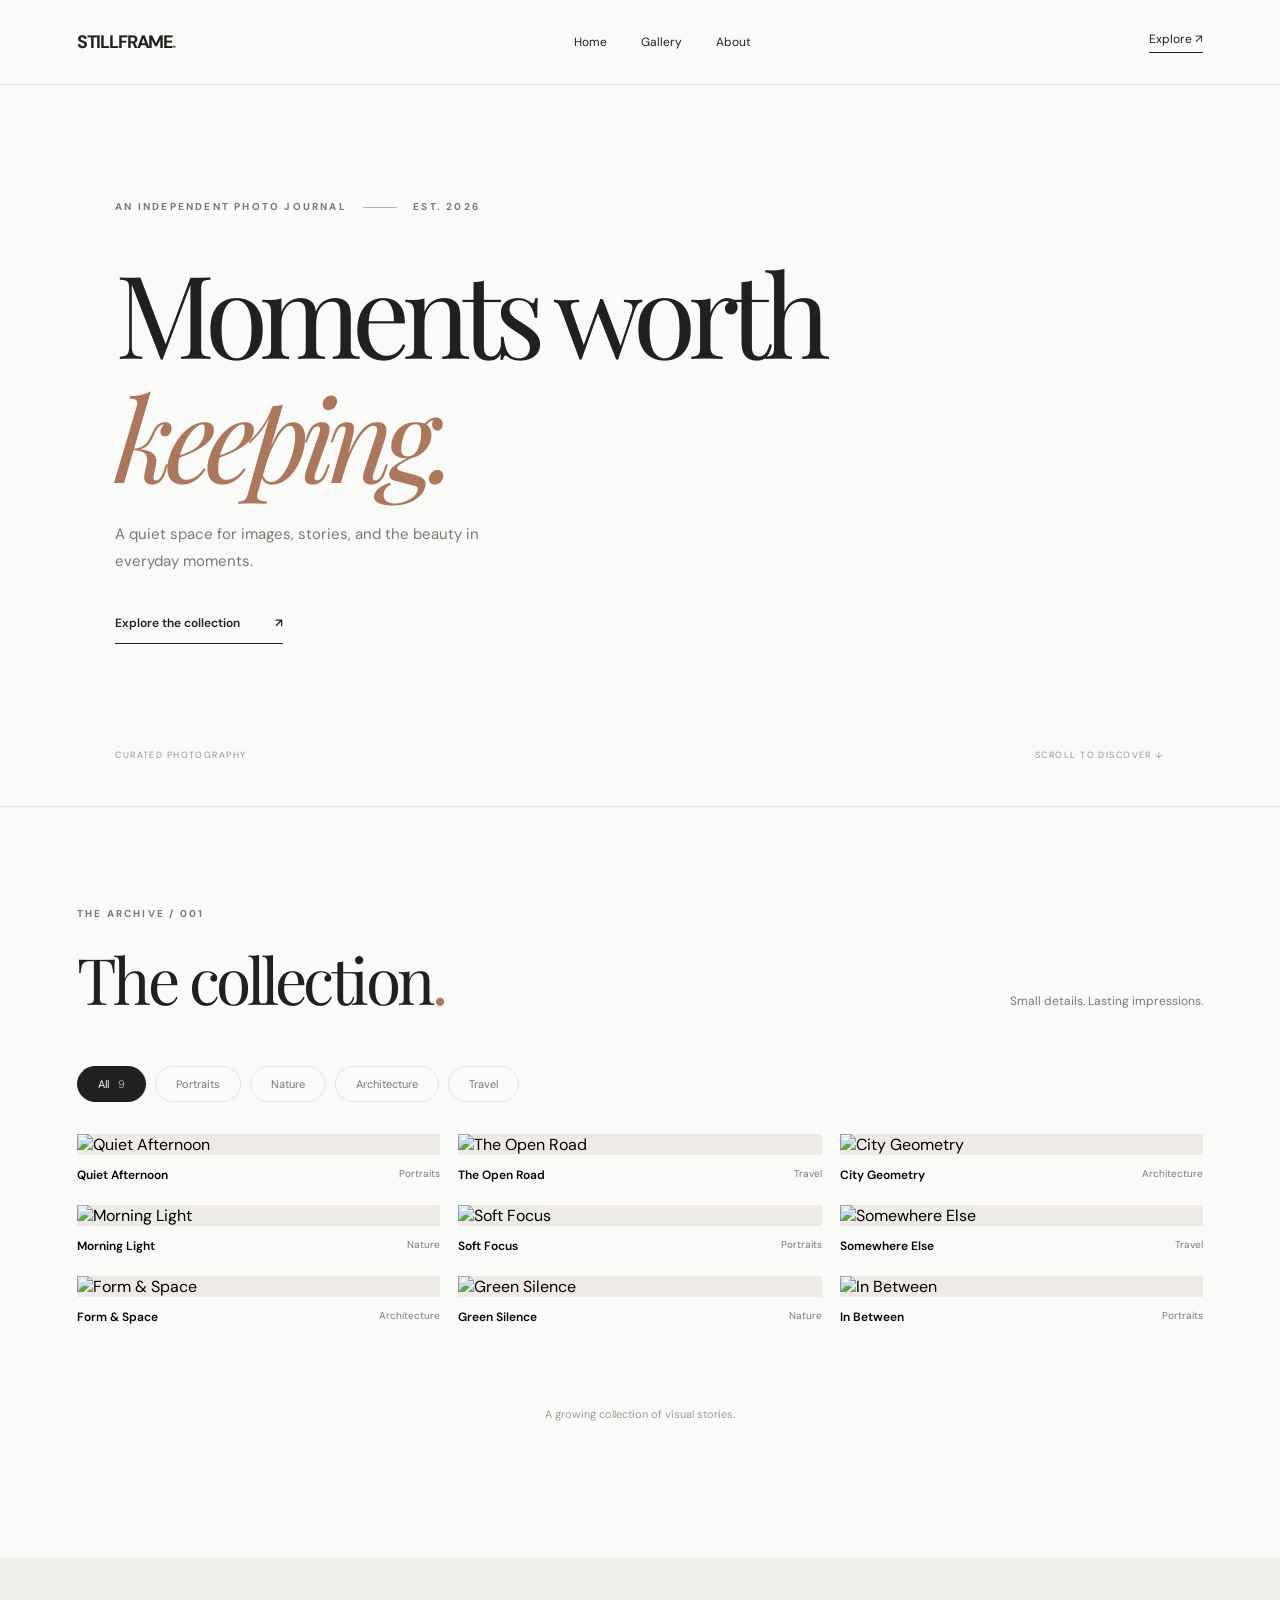
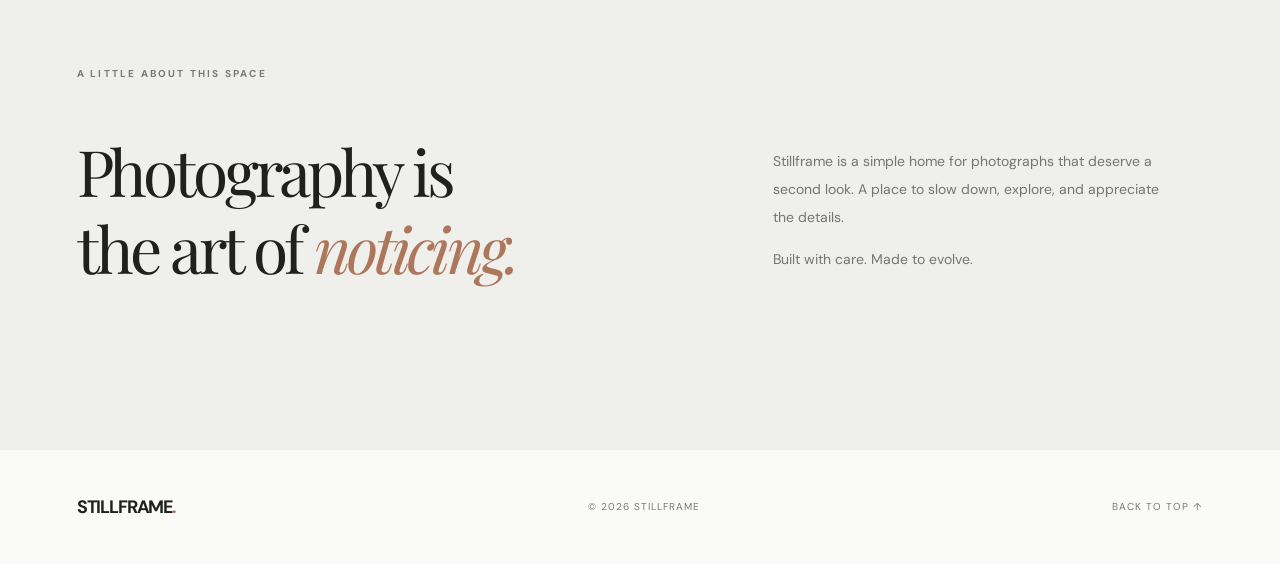
==== index.html @ f0e89817 "Deploy Stillframe at repository root Co-authored-by: Copilot <223556219+Copilot@users.noreply.github" ====
<!doctype html>
<html lang="en"><head><meta charset="utf-8"><meta name="viewport" content="width=device-width,initial-scale=1"><meta name="theme-color" content="#fafaf8"><meta name="description" content="A minimalist photography collection"><title>Stillframe — Photography</title><link rel="stylesheet" href="style.css"></head><body>
<header class="topbar"><a class="brand" href="#home">STILLFRAME<span>.</span></a><nav aria-label="Main navigation"><a href="#home">Home</a><a href="#gallery">Gallery</a><a href="#about">About</a></nav><a class="header-link" href="#gallery">Explore <span aria-hidden="true">↗</span></a></header>
<main id="home"><section class="hero"><div class="eyebrow">AN INDEPENDENT PHOTO JOURNAL <span class="line"></span> EST. 2026</div><h1>Moments worth<br><em>keeping.</em></h1><p>A quiet space for images, stories, and the beauty in everyday moments.</p><a class="explore" href="#gallery">Explore the collection <span>↗</span></a><div class="hero-meta"><span>CURATED PHOTOGRAPHY</span><span>SCROLL TO DISCOVER ↓</span></div></section>
<section id="gallery" class="gallery-section"><div class="section-head"><div><div class="eyebrow">THE ARCHIVE / 001</div><h2>The collection<span class="period">.</span></h2></div><p>Small details. Lasting impressions.</p></div><div class="filters" role="group" aria-label="Filter photographs"><button class="active" data-filter="All" aria-pressed="true">All <span id="all-count"></span></button><button data-filter="Portraits" aria-pressed="false">Portraits</button><button data-filter="Nature" aria-pressed="false">Nature</button><button data-filter="Architecture" aria-pressed="false">Architecture</button><button data-filter="Travel" aria-pressed="false">Travel</button></div><div id="photo-grid" class="photo-grid" aria-live="polite"></div><p class="gallery-note">A growing collection of visual stories.</p></section>
<section id="about" class="about"><div class="eyebrow">A LITTLE ABOUT THIS SPACE</div><div class="about-layout"><h2>Photography is<br>the art of <em>noticing.</em></h2><div><p>Stillframe is a simple home for photographs that deserve a second look. A place to slow down, explore, and appreciate the details.</p><p>Built with care. Made to evolve.</p></div></div></section></main><footer><a class="brand" href="#home">STILLFRAME<span>.</span></a><span>© <span id="year"></span> STILLFRAME</span><a href="#home">BACK TO TOP ↑</a></footer>
<dialog id="lightbox" aria-label="Photo viewer"><div class="viewer"><button id="close-viewer" class="close-viewer" aria-label="Close viewer">×</button><button id="prev-photo" class="viewer-arrow prev" aria-label="Previous photo">‹</button><img id="viewer-image" alt=""><button id="next-photo" class="viewer-arrow next" aria-label="Next photo">›</button><div class="viewer-caption"><span id="viewer-title"></span><span id="viewer-index"></span></div></div></dialog><script src="script.js" defer></script></body></html>
---- style.css ----
@import url('https://fonts.googleapis.com/css2?family=DM+Sans:wght@400;500;600;700&family=Playfair+Display:ital,wght@0,400;0,500;1,400&display=swap');
:root{--bg:#fafaf8;--ink:#20211e;--muted:#777a74;--line:#e6e6e1;--accent:#ad775c}*{box-sizing:border-box}html{scroll-behavior:smooth}body{margin:0;background:var(--bg);color:var(--ink);font-family:'DM Sans',sans-serif;-webkit-font-smoothing:antialiased}a{color:inherit;text-decoration:none}button{font:inherit;cursor:pointer}.topbar{height:85px;max-width:1440px;padding:0 6%;margin:auto;display:flex;align-items:center;justify-content:space-between;border-bottom:1px solid var(--line)}.brand{font-size:18px;font-weight:700;letter-spacing:-.065em}.brand span,.period{color:var(--accent)}nav{display:flex;gap:34px;font-size:12px}nav a:hover,.header-link:hover{color:var(--accent)}.header-link{font-size:12px;border-bottom:1px solid var(--ink);padding-bottom:5px}.hero{max-width:1440px;margin:auto;padding:115px 9% 45px;min-height:610px}.eyebrow{font-size:10px;font-weight:700;letter-spacing:.22em;color:var(--muted)}.line{display:inline-block;width:34px;height:1px;background:#b4b4ad;vertical-align:middle;margin:0 12px}.hero h1{font-family:'Playfair Display',serif;font-size:clamp(66px,9vw,132px);font-weight:400;letter-spacing:-.075em;line-height:1.08;margin:36px 0 23px}.hero h1 em,.about h2 em{font-weight:400;color:var(--accent)}.hero p{color:var(--muted);font-size:15px;line-height:1.8;max-width:370px}.explore{display:inline-flex;gap:35px;border-bottom:1px solid var(--ink);padding-bottom:12px;margin-top:25px;font-size:12px;font-weight:600}.explore:hover{color:var(--accent)}.hero-meta{display:flex;justify-content:space-between;margin-top:105px;color:#92958d;font-size:9px;letter-spacing:.16em}.gallery-section{max-width:1440px;margin:auto;padding:100px 6% 125px;border-top:1px solid var(--line)}.section-head{display:flex;align-items:end;justify-content:space-between;gap:20px}.section-head h2{font:400 clamp(40px,5vw,65px) 'Playfair Display',serif;letter-spacing:-.055em;margin:16px 0 0}.section-head p{color:var(--muted);font-size:12px}.filters{display:flex;gap:9px;flex-wrap:wrap;margin:45px 0 32px}.filters button{background:transparent;border:1px solid var(--line);border-radius:30px;padding:10px 20px;color:#777;font-size:11px;transition:.2s}.filters button.active,.filters button:hover{background:var(--ink);border-color:var(--ink);color:white}.filters span{margin-left:6px;opacity:.6}.photo-grid{columns:3 270px;column-gap:18px}.photo-card{break-inside:avoid;margin:0 0 22px;cursor:pointer}.photo-card button{padding:0;border:0;background:transparent;width:100%;text-align:left;display:block}.photo-card .photo-wrap{overflow:hidden;background:#eeeae5;display:block}.photo-card img{display:block;width:100%;height:auto;transition:transform .5s ease}.photo-card button:hover img{transform:scale(1.045)}.photo-info{display:flex;justify-content:space-between;gap:8px;margin:12px 0 0}.photo-info strong{font-size:12px;font-weight:600}.photo-info small{color:var(--muted);font-size:10px}.gallery-note{text-align:center;color:#9b9b96;font-size:11px;margin-top:60px}.about{background:#efefeb;padding:110px max(6%,calc((100vw - 1270px)/2))}.about-layout{display:grid;grid-template-columns:1.5fr 1fr;gap:50px;align-items:center}.about h2{font:400 clamp(39px,5vw,66px) 'Playfair Display',serif;letter-spacing:-.06em;line-height:1.2}.about p{max-width:390px;font-size:14px;line-height:2;color:#747671}footer{max-width:1440px;padding:45px 6%;margin:auto;display:flex;align-items:center;justify-content:space-between;gap:20px}footer>span,footer>a:last-child{font-size:10px;letter-spacing:.1em;color:var(--muted)}dialog{border:0;padding:0;background:#151515;color:white;max-width:100vw;max-height:100vh;width:100vw;height:100vh}dialog::backdrop{background:#151515}.viewer{height:100%;display:flex;align-items:center;justify-content:center;position:relative;padding:65px 65px 75px}.viewer img{max-width:100%;max-height:100%;object-fit:contain}.close-viewer,.viewer-arrow{position:absolute;border:0;color:white;background:#ffffff1c;border-radius:50%;width:44px;height:44px;font-size:29px;display:grid;place-items:center}.close-viewer{right:25px;top:20px}.viewer-arrow.prev{left:15px}.viewer-arrow.next{right:15px}.viewer-caption{position:absolute;bottom:24px;left:65px;right:65px;display:flex;justify-content:space-between;font-size:12px;color:#d6d6d6}@media(max-width:700px){.topbar{height:70px;padding:0 5%}nav{gap:15px;font-size:11px}.header-link{display:none}.hero{padding:95px 6% 30px;min-height:540px}.hero h1{font-size:clamp(60px,13vw,92px)}.hero-meta{margin-top:80px}.gallery-section{padding:75px 5%}.section-head{display:block}.section-head p{margin-top:12px}.filters{margin:32px 0 24px}.photo-grid{columns:2 140px;column-gap:12px}.photo-card{margin-bottom:18px}.photo-info{display:block}.photo-info small{display:block;margin-top:4px}.about{padding:80px 6%}.about-layout{grid-template-columns:1fr;gap:0}footer{padding:30px 5%;flex-wrap:wrap}.viewer{padding:65px 35px 75px}.viewer-arrow{width:32px;height:32px;font-size:22px}.viewer-arrow.prev{left:2px}.viewer-arrow.next{right:2px}.viewer-caption{left:35px;right:35px}}@media(prefers-reduced-motion:reduce){html{scroll-behavior:auto}*,*:before,*:after{transition:none!important}}
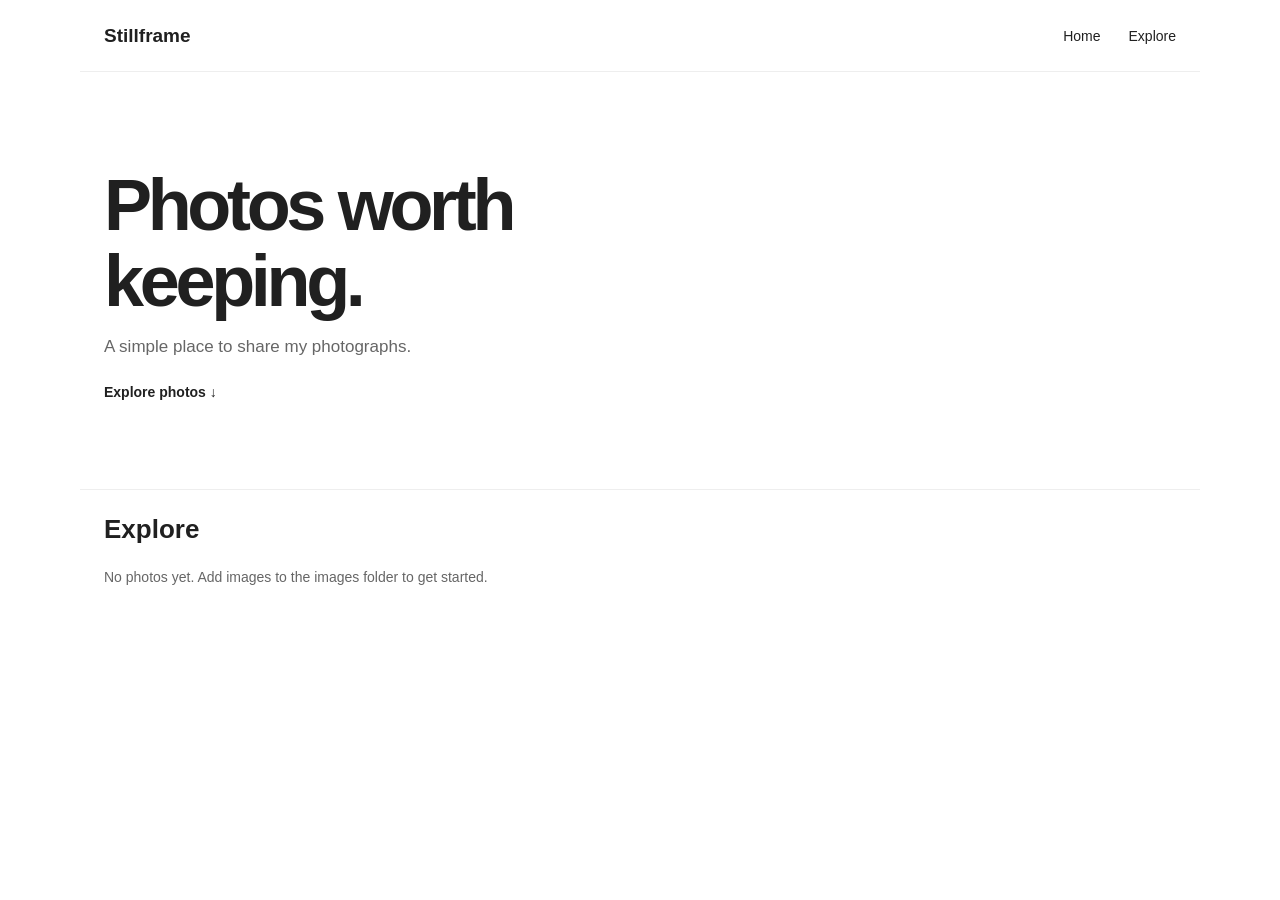
==== commit e5cde362: "Simplify gallery and automate photo publishing Co-authored-by: Copilot <223556219+Copilot@users.nore" ====
--- a/index.html
+++ b/index.html
@@ -1,7 +1,44 @@
 <!doctype html>
-<html lang="en"><head><meta charset="utf-8"><meta name="viewport" content="width=device-width,initial-scale=1"><meta name="theme-color" content="#fafaf8"><meta name="description" content="A minimalist photography collection"><title>Stillframe — Photography</title><link rel="stylesheet" href="style.css"></head><body>
-<header class="topbar"><a class="brand" href="#home">STILLFRAME<span>.</span></a><nav aria-label="Main navigation"><a href="#home">Home</a><a href="#gallery">Gallery</a><a href="#about">About</a></nav><a class="header-link" href="#gallery">Explore <span aria-hidden="true">↗</span></a></header>
-<main id="home"><section class="hero"><div class="eyebrow">AN INDEPENDENT PHOTO JOURNAL <span class="line"></span> EST. 2026</div><h1>Moments worth<br><em>keeping.</em></h1><p>A quiet space for images, stories, and the beauty in everyday moments.</p><a class="explore" href="#gallery">Explore the collection <span>↗</span></a><div class="hero-meta"><span>CURATED PHOTOGRAPHY</span><span>SCROLL TO DISCOVER ↓</span></div></section>
-<section id="gallery" class="gallery-section"><div class="section-head"><div><div class="eyebrow">THE ARCHIVE / 001</div><h2>The collection<span class="period">.</span></h2></div><p>Small details. Lasting impressions.</p></div><div class="filters" role="group" aria-label="Filter photographs"><button class="active" data-filter="All" aria-pressed="true">All <span id="all-count"></span></button><button data-filter="Portraits" aria-pressed="false">Portraits</button><button data-filter="Nature" aria-pressed="false">Nature</button><button data-filter="Architecture" aria-pressed="false">Architecture</button><button data-filter="Travel" aria-pressed="false">Travel</button></div><div id="photo-grid" class="photo-grid" aria-live="polite"></div><p class="gallery-note">A growing collection of visual stories.</p></section>
-<section id="about" class="about"><div class="eyebrow">A LITTLE ABOUT THIS SPACE</div><div class="about-layout"><h2>Photography is<br>the art of <em>noticing.</em></h2><div><p>Stillframe is a simple home for photographs that deserve a second look. A place to slow down, explore, and appreciate the details.</p><p>Built with care. Made to evolve.</p></div></div></section></main><footer><a class="brand" href="#home">STILLFRAME<span>.</span></a><span>© <span id="year"></span> STILLFRAME</span><a href="#home">BACK TO TOP ↑</a></footer>
-<dialog id="lightbox" aria-label="Photo viewer"><div class="viewer"><button id="close-viewer" class="close-viewer" aria-label="Close viewer">×</button><button id="prev-photo" class="viewer-arrow prev" aria-label="Previous photo">‹</button><img id="viewer-image" alt=""><button id="next-photo" class="viewer-arrow next" aria-label="Next photo">›</button><div class="viewer-caption"><span id="viewer-title"></span><span id="viewer-index"></span></div></div></dialog><script src="script.js" defer></script></body></html>
+<html lang="en">
+  <head>
+    <meta charset="utf-8">
+    <meta name="viewport" content="width=device-width, initial-scale=1">
+    <meta name="theme-color" content="#ffffff">
+    <meta name="description" content="A collection of photographs by Stillframe.">
+    <title>Stillframe — Photos</title>
+    <link rel="stylesheet" href="style.css">
+  </head>
+  <body>
+    <header class="topbar">
+      <a class="brand" href="#home">Stillframe</a>
+      <nav aria-label="Main navigation">
+        <a href="#home">Home</a>
+        <a href="#explore">Explore</a>
+      </nav>
+    </header>
+    <main>
+      <section id="home" class="home">
+        <h1>Photos worth keeping.</h1>
+        <p>A simple place to share my photographs.</p>
+        <a class="explore-link" href="#explore">Explore photos <span aria-hidden="true">↓</span></a>
+      </section>
+      <section id="explore" class="explore">
+        <h2>Explore</h2>
+        <div id="photo-grid" class="photo-grid" aria-live="polite" aria-busy="true"></div>
+      </section>
+    </main>
+    <dialog id="lightbox" aria-label="Photo viewer">
+      <div class="viewer">
+        <button id="close-viewer" class="close-viewer" aria-label="Close viewer">×</button>
+        <button id="prev-photo" class="viewer-arrow prev" aria-label="Previous photo">‹</button>
+        <img id="viewer-image" alt="">
+        <button id="next-photo" class="viewer-arrow next" aria-label="Next photo">›</button>
+        <div class="viewer-caption">
+          <span id="viewer-title"></span>
+          <span id="viewer-index"></span>
+        </div>
+      </div>
+    </dialog>
+    <script src="script.js" defer></script>
+  </body>
+</html>
--- a/style.css
+++ b/style.css
@@ -1,2 +1,259 @@
-@import url('https://fonts.googleapis.com/css2?family=DM+Sans:wght@400;500;600;700&family=Playfair+Display:ital,wght@0,400;0,500;1,400&display=swap');
-:root{--bg:#fafaf8;--ink:#20211e;--muted:#777a74;--line:#e6e6e1;--accent:#ad775c}*{box-sizing:border-box}html{scroll-behavior:smooth}body{margin:0;background:var(--bg);color:var(--ink);font-family:'DM Sans',sans-serif;-webkit-font-smoothing:antialiased}a{color:inherit;text-decoration:none}button{font:inherit;cursor:pointer}.topbar{height:85px;max-width:1440px;padding:0 6%;margin:auto;display:flex;align-items:center;justify-content:space-between;border-bottom:1px solid var(--line)}.brand{font-size:18px;font-weight:700;letter-spacing:-.065em}.brand span,.period{color:var(--accent)}nav{display:flex;gap:34px;font-size:12px}nav a:hover,.header-link:hover{color:var(--accent)}.header-link{font-size:12px;border-bottom:1px solid var(--ink);padding-bottom:5px}.hero{max-width:1440px;margin:auto;padding:115px 9% 45px;min-height:610px}.eyebrow{font-size:10px;font-weight:700;letter-spacing:.22em;color:var(--muted)}.line{display:inline-block;width:34px;height:1px;background:#b4b4ad;vertical-align:middle;margin:0 12px}.hero h1{font-family:'Playfair Display',serif;font-size:clamp(66px,9vw,132px);font-weight:400;letter-spacing:-.075em;line-height:1.08;margin:36px 0 23px}.hero h1 em,.about h2 em{font-weight:400;color:var(--accent)}.hero p{color:var(--muted);font-size:15px;line-height:1.8;max-width:370px}.explore{display:inline-flex;gap:35px;border-bottom:1px solid var(--ink);padding-bottom:12px;margin-top:25px;font-size:12px;font-weight:600}.explore:hover{color:var(--accent)}.hero-meta{display:flex;justify-content:space-between;margin-top:105px;color:#92958d;font-size:9px;letter-spacing:.16em}.gallery-section{max-width:1440px;margin:auto;padding:100px 6% 125px;border-top:1px solid var(--line)}.section-head{display:flex;align-items:end;justify-content:space-between;gap:20px}.section-head h2{font:400 clamp(40px,5vw,65px) 'Playfair Display',serif;letter-spacing:-.055em;margin:16px 0 0}.section-head p{color:var(--muted);font-size:12px}.filters{display:flex;gap:9px;flex-wrap:wrap;margin:45px 0 32px}.filters button{background:transparent;border:1px solid var(--line);border-radius:30px;padding:10px 20px;color:#777;font-size:11px;transition:.2s}.filters button.active,.filters button:hover{background:var(--ink);border-color:var(--ink);color:white}.filters span{margin-left:6px;opacity:.6}.photo-grid{columns:3 270px;column-gap:18px}.photo-card{break-inside:avoid;margin:0 0 22px;cursor:pointer}.photo-card button{padding:0;border:0;background:transparent;width:100%;text-align:left;display:block}.photo-card .photo-wrap{overflow:hidden;background:#eeeae5;display:block}.photo-card img{display:block;width:100%;height:auto;transition:transform .5s ease}.photo-card button:hover img{transform:scale(1.045)}.photo-info{display:flex;justify-content:space-between;gap:8px;margin:12px 0 0}.photo-info strong{font-size:12px;font-weight:600}.photo-info small{color:var(--muted);font-size:10px}.gallery-note{text-align:center;color:#9b9b96;font-size:11px;margin-top:60px}.about{background:#efefeb;padding:110px max(6%,calc((100vw - 1270px)/2))}.about-layout{display:grid;grid-template-columns:1.5fr 1fr;gap:50px;align-items:center}.about h2{font:400 clamp(39px,5vw,66px) 'Playfair Display',serif;letter-spacing:-.06em;line-height:1.2}.about p{max-width:390px;font-size:14px;line-height:2;color:#747671}footer{max-width:1440px;padding:45px 6%;margin:auto;display:flex;align-items:center;justify-content:space-between;gap:20px}footer>span,footer>a:last-child{font-size:10px;letter-spacing:.1em;color:var(--muted)}dialog{border:0;padding:0;background:#151515;color:white;max-width:100vw;max-height:100vh;width:100vw;height:100vh}dialog::backdrop{background:#151515}.viewer{height:100%;display:flex;align-items:center;justify-content:center;position:relative;padding:65px 65px 75px}.viewer img{max-width:100%;max-height:100%;object-fit:contain}.close-viewer,.viewer-arrow{position:absolute;border:0;color:white;background:#ffffff1c;border-radius:50%;width:44px;height:44px;font-size:29px;display:grid;place-items:center}.close-viewer{right:25px;top:20px}.viewer-arrow.prev{left:15px}.viewer-arrow.next{right:15px}.viewer-caption{position:absolute;bottom:24px;left:65px;right:65px;display:flex;justify-content:space-between;font-size:12px;color:#d6d6d6}@media(max-width:700px){.topbar{height:70px;padding:0 5%}nav{gap:15px;font-size:11px}.header-link{display:none}.hero{padding:95px 6% 30px;min-height:540px}.hero h1{font-size:clamp(60px,13vw,92px)}.hero-meta{margin-top:80px}.gallery-section{padding:75px 5%}.section-head{display:block}.section-head p{margin-top:12px}.filters{margin:32px 0 24px}.photo-grid{columns:2 140px;column-gap:12px}.photo-card{margin-bottom:18px}.photo-info{display:block}.photo-info small{display:block;margin-top:4px}.about{padding:80px 6%}.about-layout{grid-template-columns:1fr;gap:0}footer{padding:30px 5%;flex-wrap:wrap}.viewer{padding:65px 35px 75px}.viewer-arrow{width:32px;height:32px;font-size:22px}.viewer-arrow.prev{left:2px}.viewer-arrow.next{right:2px}.viewer-caption{left:35px;right:35px}}@media(prefers-reduced-motion:reduce){html{scroll-behavior:auto}*,*:before,*:after{transition:none!important}}
+:root {
+  color-scheme: light;
+  font-family: Arial, Helvetica, sans-serif;
+  color: #202020;
+  background: #fff;
+  font-synthesis: none;
+  text-rendering: optimizeLegibility;
+}
+
+* {
+  box-sizing: border-box;
+}
+
+html {
+  scroll-behavior: smooth;
+}
+
+body {
+  margin: 0;
+}
+
+a {
+  color: inherit;
+  text-decoration: none;
+}
+
+button {
+  font: inherit;
+  cursor: pointer;
+}
+
+.topbar {
+  max-width: 1120px;
+  height: 72px;
+  margin: auto;
+  padding: 0 24px;
+  display: flex;
+  align-items: center;
+  justify-content: space-between;
+  border-bottom: 1px solid #eee;
+}
+
+.brand {
+  font-size: 19px;
+  font-weight: 700;
+}
+
+nav {
+  display: flex;
+  gap: 28px;
+  font-size: 14px;
+}
+
+nav a:hover,
+.explore-link:hover {
+  text-decoration: underline;
+  text-underline-offset: 4px;
+}
+
+.home,
+.explore {
+  max-width: 1120px;
+  margin: auto;
+  padding-left: 24px;
+  padding-right: 24px;
+}
+
+.home {
+  padding-top: 96px;
+  padding-bottom: 88px;
+}
+
+.home h1 {
+  max-width: 650px;
+  margin: 0;
+  font-size: clamp(42px, 7vw, 72px);
+  letter-spacing: -0.06em;
+  line-height: 1.05;
+}
+
+.home p {
+  margin: 18px 0 26px;
+  color: #666;
+  font-size: 17px;
+}
+
+.explore-link {
+  font-size: 14px;
+  font-weight: 600;
+}
+
+.explore h2 {
+  margin: 0 0 24px;
+  font-size: 26px;
+}
+
+.explore {
+  padding-top: 24px;
+  padding-bottom: 80px;
+  border-top: 1px solid #eee;
+}
+
+.photo-grid {
+  display: grid;
+  grid-template-columns: repeat(3, minmax(0, 1fr));
+  gap: 24px;
+}
+
+.photo-grid.empty {
+  display: block;
+  color: #666;
+  font-size: 14px;
+}
+
+.photo-card {
+  min-width: 0;
+  margin: 0;
+}
+
+.photo-card button {
+  display: block;
+  width: 100%;
+  padding: 0;
+  border: 0;
+  background: none;
+  text-align: left;
+}
+
+.photo-card img {
+  display: block;
+  width: 100%;
+  aspect-ratio: 4 / 5;
+  object-fit: cover;
+  background: #f2f2f2;
+}
+
+.photo-card figcaption {
+  padding-top: 10px;
+  font-size: 14px;
+}
+
+dialog {
+  width: 100vw;
+  height: 100vh;
+  max-width: 100vw;
+  max-height: 100vh;
+  padding: 0;
+  border: 0;
+  background: #111;
+  color: white;
+}
+
+dialog::backdrop {
+  background: #111;
+}
+
+.viewer {
+  position: relative;
+  display: flex;
+  width: 100%;
+  height: 100%;
+  align-items: center;
+  justify-content: center;
+  padding: 64px;
+}
+
+.viewer img {
+  max-width: 100%;
+  max-height: 100%;
+  object-fit: contain;
+}
+
+.close-viewer,
+.viewer-arrow {
+  position: absolute;
+  display: grid;
+  width: 44px;
+  height: 44px;
+  place-items: center;
+  border: 0;
+  border-radius: 50%;
+  background: #ffffff24;
+  color: white;
+  font-size: 28px;
+}
+
+.close-viewer {
+  top: 18px;
+  right: 20px;
+}
+
+.viewer-arrow.prev {
+  left: 16px;
+}
+
+.viewer-arrow.next {
+  right: 16px;
+}
+
+.viewer-caption {
+  position: absolute;
+  right: 64px;
+  bottom: 20px;
+  left: 64px;
+  display: flex;
+  justify-content: space-between;
+  color: #ddd;
+  font-size: 13px;
+}
+
+@media (max-width: 700px) {
+  .topbar {
+    height: 64px;
+    padding: 0 18px;
+  }
+
+  nav {
+    gap: 20px;
+  }
+
+  .home,
+  .explore {
+    padding-left: 18px;
+    padding-right: 18px;
+  }
+
+  .home {
+    padding-top: 76px;
+    padding-bottom: 68px;
+  }
+
+  .photo-grid {
+    grid-template-columns: repeat(2, minmax(0, 1fr));
+    gap: 18px 12px;
+  }
+
+  .viewer {
+    padding: 56px 36px;
+  }
+
+  .viewer-arrow.prev {
+    left: 3px;
+  }
+
+  .viewer-arrow.next {
+    right: 3px;
+  }
+
+  .viewer-caption {
+    right: 36px;
+    left: 36px;
+  }
+}
+
+@media (prefers-reduced-motion: reduce) {
+  html {
+    scroll-behavior: auto;
+  }
+}
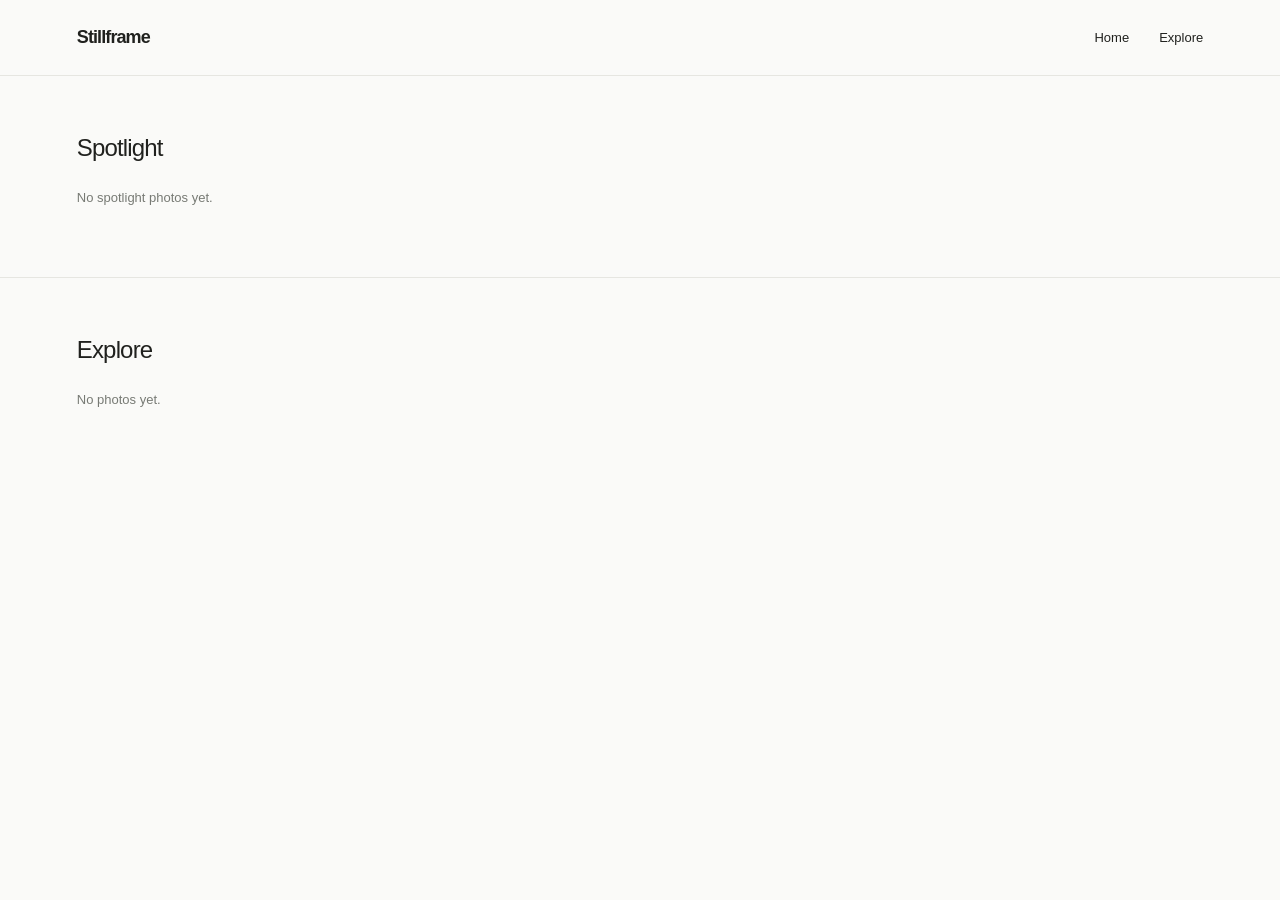
==== commit 9176917a: "Restore photo-first spotlight gallery Co-authored-by: Copilot <223556219+Copilot@users.noreply.githu" ====
--- a/index.html
+++ b/index.html
@@ -3,8 +3,8 @@
   <head>
     <meta charset="utf-8">
     <meta name="viewport" content="width=device-width, initial-scale=1">
-    <meta name="theme-color" content="#ffffff">
-    <meta name="description" content="A collection of photographs by Stillframe.">
+    <meta name="theme-color" content="#fafaf8">
+    <meta name="description" content="Spotlight photographs and a growing photo collection.">
     <title>Stillframe — Photos</title>
     <link rel="stylesheet" href="style.css">
   </head>
@@ -17,12 +17,11 @@
       </nav>
     </header>
     <main>
-      <section id="home" class="home">
-        <h1>Photos worth keeping.</h1>
-        <p>A simple place to share my photographs.</p>
-        <a class="explore-link" href="#explore">Explore photos <span aria-hidden="true">↓</span></a>
+      <section id="home" class="gallery-section">
+        <h1>Spotlight</h1>
+        <div id="spotlight-grid" class="photo-grid" aria-live="polite" aria-busy="true"></div>
       </section>
-      <section id="explore" class="explore">
+      <section id="explore" class="gallery-section">
         <h2>Explore</h2>
         <div id="photo-grid" class="photo-grid" aria-live="polite" aria-busy="true"></div>
       </section>
--- a/style.css
+++ b/style.css
@@ -1,8 +1,8 @@
 :root {
   color-scheme: light;
   font-family: Arial, Helvetica, sans-serif;
-  color: #202020;
-  background: #fff;
+  color: #20211e;
+  background: #fafaf8;
   font-synthesis: none;
   text-rendering: optimizeLegibility;
 }
@@ -30,113 +30,84 @@
 }
 
 .topbar {
-  max-width: 1120px;
-  height: 72px;
+  max-width: 1440px;
+  height: 76px;
   margin: auto;
-  padding: 0 24px;
+  padding: 0 6%;
   display: flex;
   align-items: center;
   justify-content: space-between;
-  border-bottom: 1px solid #eee;
+  border-bottom: 1px solid #e6e6e1;
 }
 
 .brand {
-  font-size: 19px;
+  font-size: 18px;
   font-weight: 700;
+  letter-spacing: -0.05em;
 }
 
 nav {
   display: flex;
-  gap: 28px;
-  font-size: 14px;
-}
-
-nav a:hover,
-.explore-link:hover {
-  text-decoration: underline;
-  text-underline-offset: 4px;
-}
-
-.home,
-.explore {
-  max-width: 1120px;
+  gap: 30px;
+  font-size: 13px;
+}
+
+nav a:hover {
+  color: #ad775c;
+}
+
+.gallery-section {
+  max-width: 1440px;
   margin: auto;
-  padding-left: 24px;
-  padding-right: 24px;
-}
-
-.home {
-  padding-top: 96px;
-  padding-bottom: 88px;
-}
-
-.home h1 {
-  max-width: 650px;
-  margin: 0;
-  font-size: clamp(42px, 7vw, 72px);
-  letter-spacing: -0.06em;
-  line-height: 1.05;
-}
-
-.home p {
-  margin: 18px 0 26px;
-  color: #666;
-  font-size: 17px;
-}
-
-.explore-link {
-  font-size: 14px;
-  font-weight: 600;
-}
-
-.explore h2 {
-  margin: 0 0 24px;
-  font-size: 26px;
-}
-
-.explore {
-  padding-top: 24px;
-  padding-bottom: 80px;
-  border-top: 1px solid #eee;
+  padding: 58px 6% 72px;
+}
+
+.gallery-section + .gallery-section {
+  border-top: 1px solid #e6e6e1;
+}
+
+h1,
+h2 {
+  margin: 0 0 28px;
+  font-size: 24px;
+  font-weight: 500;
+  letter-spacing: -0.035em;
 }
 
 .photo-grid {
-  display: grid;
-  grid-template-columns: repeat(3, minmax(0, 1fr));
-  gap: 24px;
+  columns: 3 260px;
+  column-gap: 18px;
 }
 
 .photo-grid.empty {
-  display: block;
-  color: #666;
-  font-size: 14px;
+  color: #777a74;
+  font-size: 13px;
 }
 
 .photo-card {
-  min-width: 0;
-  margin: 0;
+  break-inside: avoid;
+  margin: 0 0 18px;
 }
 
 .photo-card button {
   display: block;
   width: 100%;
+  overflow: hidden;
   padding: 0;
   border: 0;
-  background: none;
-  text-align: left;
+  background: #efefeb;
 }
 
 .photo-card img {
   display: block;
   width: 100%;
-  aspect-ratio: 4 / 5;
-  object-fit: cover;
-  background: #f2f2f2;
-}
-
-.photo-card figcaption {
-  padding-top: 10px;
-  font-size: 14px;
+  height: auto;
+  transition: transform 350ms ease;
+}
+
+.photo-card button:hover img,
+.photo-card button:focus-visible img {
+  transform: scale(1.025);
 }
 
 dialog {
@@ -211,27 +182,24 @@
 @media (max-width: 700px) {
   .topbar {
     height: 64px;
-    padding: 0 18px;
+    padding: 0 5%;
   }
 
   nav {
     gap: 20px;
   }
 
-  .home,
-  .explore {
-    padding-left: 18px;
-    padding-right: 18px;
-  }
-
-  .home {
-    padding-top: 76px;
-    padding-bottom: 68px;
+  .gallery-section {
+    padding: 40px 5% 52px;
   }
 
   .photo-grid {
-    grid-template-columns: repeat(2, minmax(0, 1fr));
-    gap: 18px 12px;
+    columns: 2 140px;
+    column-gap: 12px;
+  }
+
+  .photo-card {
+    margin-bottom: 12px;
   }
 
   .viewer {
@@ -256,4 +224,10 @@
   html {
     scroll-behavior: auto;
   }
-}
+
+  *,
+  *::before,
+  *::after {
+    transition: none !important;
+  }
+}
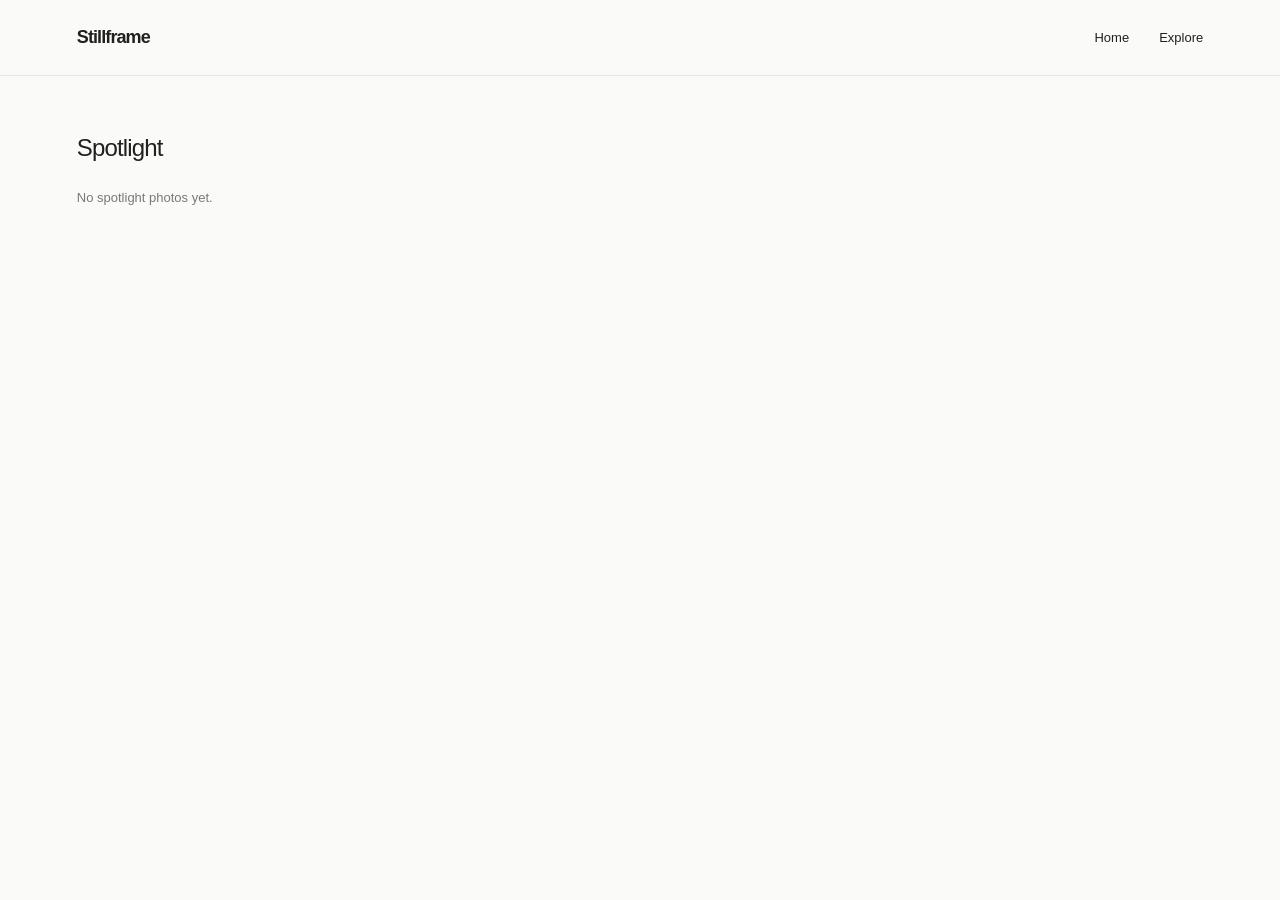
==== commit a6625bf3: "Separate Spotlight home from Explore gallery Co-authored-by: Copilot <223556219+Copilot@users.norepl" ====
--- a/index.html
+++ b/index.html
@@ -5,25 +5,21 @@
     <meta name="viewport" content="width=device-width, initial-scale=1">
     <meta name="theme-color" content="#fafaf8">
     <meta name="description" content="Spotlight photographs and a growing photo collection.">
-    <title>Stillframe — Photos</title>
+    <title>Stillframe — Spotlight</title>
     <link rel="stylesheet" href="style.css">
   </head>
   <body>
     <header class="topbar">
       <a class="brand" href="#home">Stillframe</a>
       <nav aria-label="Main navigation">
-        <a href="#home">Home</a>
-        <a href="#explore">Explore</a>
+        <a href="index.html">Home</a>
+        <a href="explore.html">Explore</a>
       </nav>
     </header>
     <main>
       <section id="home" class="gallery-section">
         <h1>Spotlight</h1>
         <div id="spotlight-grid" class="photo-grid" aria-live="polite" aria-busy="true"></div>
-      </section>
-      <section id="explore" class="gallery-section">
-        <h2>Explore</h2>
-        <div id="photo-grid" class="photo-grid" aria-live="polite" aria-busy="true"></div>
       </section>
     </main>
     <dialog id="lightbox" aria-label="Photo viewer">
